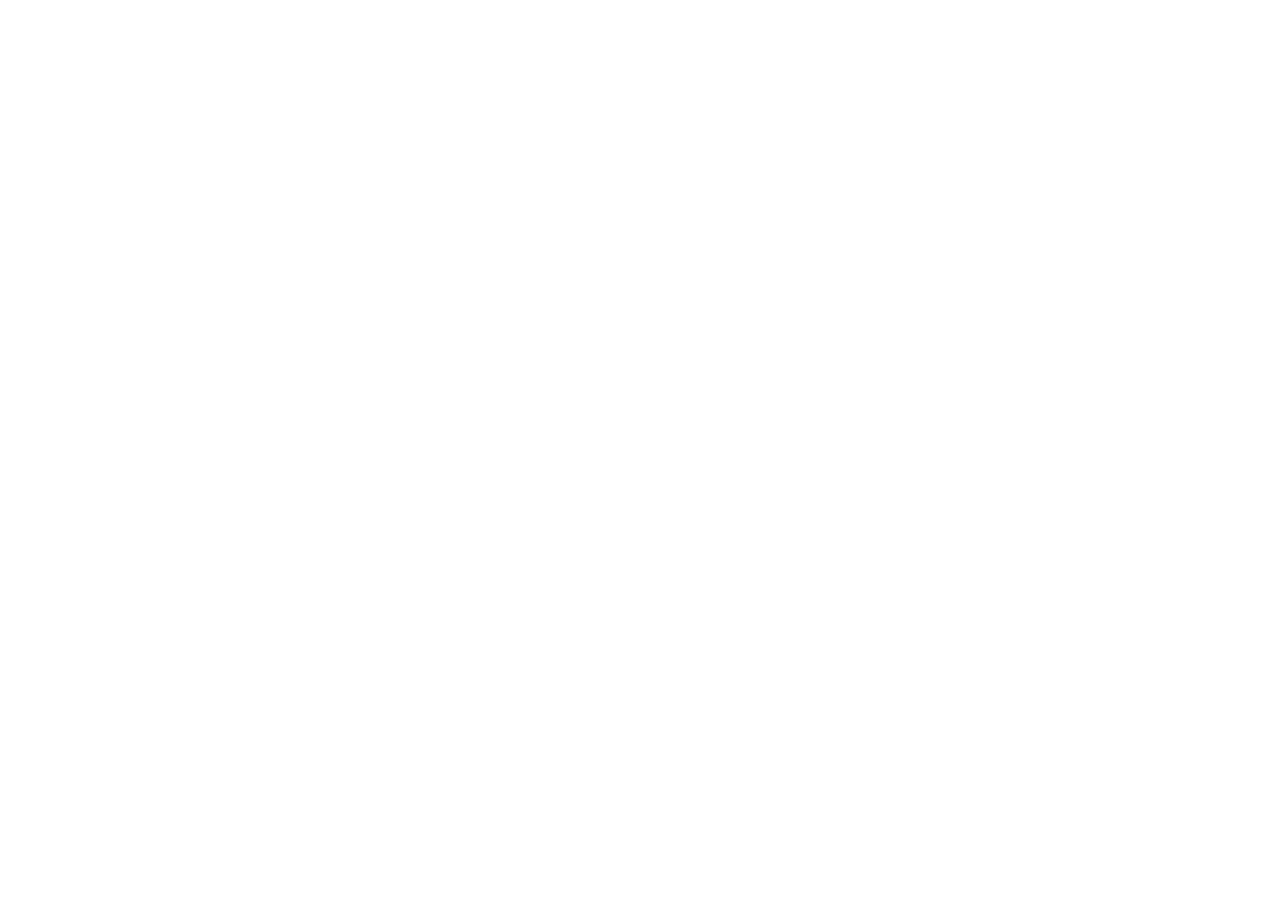
==== index.html @ 419d268e "[add] html main structure" ====
<!DOCTYPE html>
<html lang="en">
<head>
    <meta charset="UTF-8">
    <meta name="viewport" content="width=device-width, initial-scale=1.0">
    <title>bootstrap dashboard</title>
    <link href="https://cdn.jsdelivr.net/npm/bootstrap@5.3.3/dist/css/bootstrap.min.css" rel="stylesheet" integrity="sha384-QWTKZyjpPEjISv5WaRU9OFeRpok6YctnYmDr5pNlyT2bRjXh0JMhjY6hW+ALEwIH" crossorigin="anonymous">
    <link rel="stylesheet" href="./style/app.css">
</head>
<body>

    <header>


    </header>
    <main>
        <div class="container">
            <div class="row">
                <div class="col-lg-9">

                </div>
                <div class="col-lg-3">
                    <div class="row">
                        <div class="col-12"></div>
                        <div class="col-12"></div>
                    </div>

                </div>
                
            </div>
        </div>
    </main>


    

    <script src="https://cdn.jsdelivr.net/npm/bootstrap@5.3.3/dist/js/bootstrap.bundle.min.js" integrity="sha384-YvpcrYf0tY3lHB60NNkmXc5s9fDVZLESaAA55NDzOxhy9GkcIdslK1eN7N6jIeHz" crossorigin="anonymous"></script>
</body>
</html>
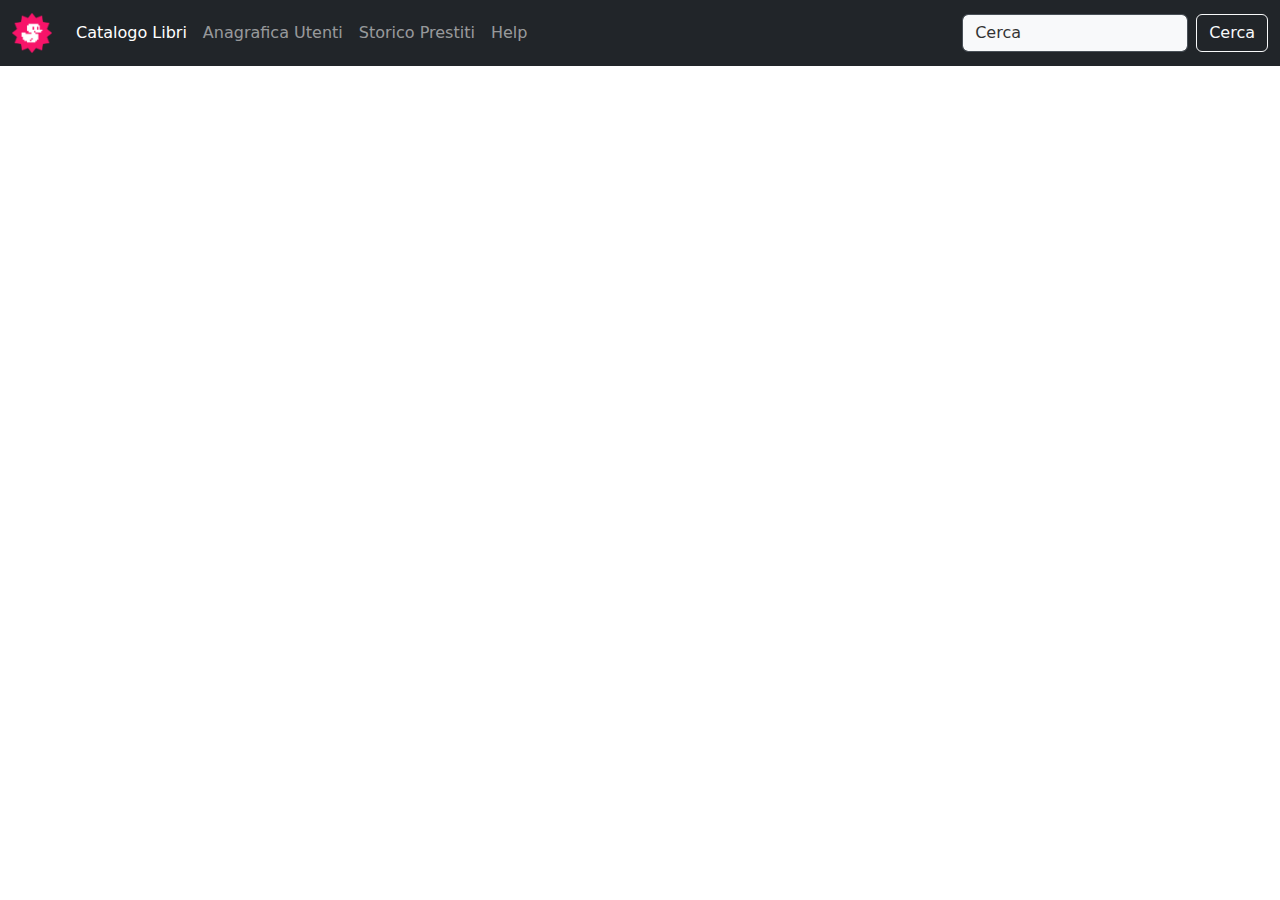
==== commit 8764b0a9: "[add] navbar" ====
--- a/index.html
+++ b/index.html
@@ -10,6 +10,40 @@
 <body>
 
     <header>
+        <nav class="navbar navbar-expand-lg bg-dark" data-bs-theme="dark">
+            <div class="container-fluid">
+              <a class="navbar-brand" href="#">
+                <img src="./img/duck.png" alt="" width="40px">
+              </a>
+              <button class="navbar-toggler" type="button" data-bs-toggle="collapse" data-bs-target="#navbarSupportedContent" aria-controls="navbarSupportedContent" aria-expanded="false" aria-label="Toggle navigation">
+                <span class="navbar-toggler-icon"></span>
+              </button>
+              <div class="collapse navbar-collapse" id="navbarSupportedContent">
+                <ul class="navbar-nav me-auto mb-2 mb-lg-0">
+                  <li class="nav-item">
+                    <a class="nav-link active" aria-current="page" href="#">Catalogo Libri</a>
+                  </li>
+                  <li class="nav-item">
+                    <a class="nav-link" href="#">Anagrafica Utenti</a>
+                  </li>
+
+                  <li class="nav-item">
+                    <a class="nav-link" href="#">Storico Prestiti</a>
+                  </li>
+
+                  <li class="nav-item">
+                    <a class="nav-link" href="#">Help</a>
+                  </li>
+                 
+                 
+                </ul>
+                <form class="d-flex" role="search">
+                  <input class="form-control me-2 bg-light text-black" type="search" placeholder="Cerca " aria-label="Search">
+                  <button class="btn btn-outline-light" type="submit">Cerca</button>
+                </form>
+              </div>
+            </div>
+          </nav>
 
 
     </header>
--- a/style/app.css
+++ b/style/app.css
@@ -0,0 +1,4 @@
+.navbar input::placeholder {
+    color:black !important;
+    opacity: 0.8;
+}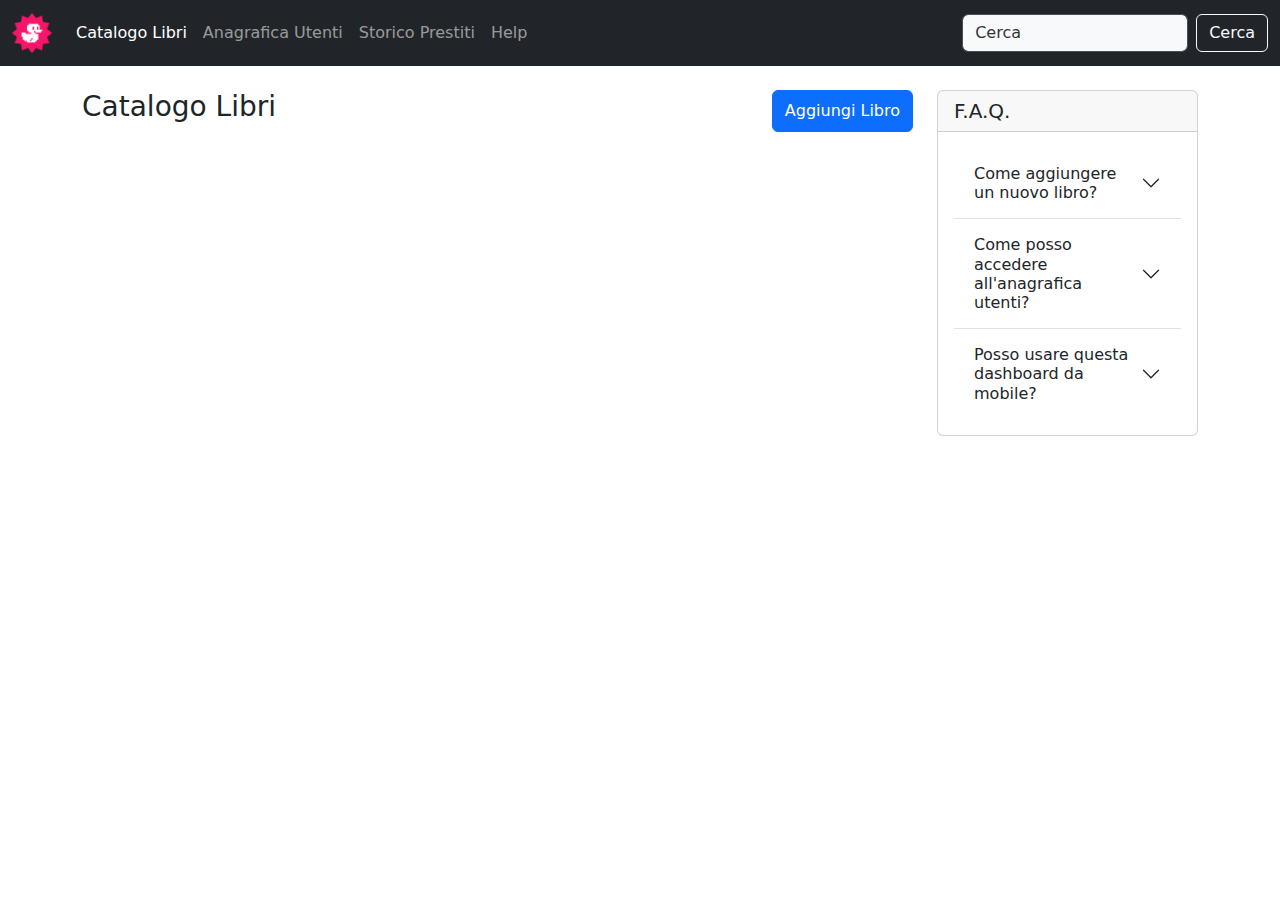
==== commit 09c05524: "[add]  faq section" ====
--- a/index.html
+++ b/index.html
@@ -9,7 +9,7 @@
 </head>
 <body>
 
-    <header>
+    <header class="mb-4">
         <nav class="navbar navbar-expand-lg bg-dark" data-bs-theme="dark">
             <div class="container-fluid">
               <a class="navbar-brand" href="#">
@@ -51,12 +51,59 @@
         <div class="container">
             <div class="row">
                 <div class="col-lg-9">
+                    <div class="d-flex justify-content-between mb-4">
+                        <h3> Catalogo Libri</h3>
+                        <button class="btn btn-primary" type="submit">Aggiungi Libro</button>
+                    </div>
+
+                    <div>
+
+                    </div>
 
                 </div>
                 <div class="col-lg-3">
                     <div class="row">
                         <div class="col-12"></div>
-                        <div class="col-12"></div>
+                        <div class="col-12">
+                            <div class="card">
+                                <h5 class="card-header">F.A.Q.</h5>
+                                <div class="card-body">
+                                    <div class="accordion accordion-flush" id="accordionFlushExample">
+                                        <div class="accordion-item">
+                                          <h2 class="accordion-header">
+                                            <button class="accordion-button collapsed" type="button" data-bs-toggle="collapse" data-bs-target="#flush-collapseOne" aria-expanded="false" aria-controls="flush-collapseOne">
+                                              Come aggiungere un nuovo libro?
+                                            </button>
+                                          </h2>
+                                          <div id="flush-collapseOne" class="accordion-collapse collapse" data-bs-parent="#accordionFlushExample">
+                                            <div class="accordion-body">Placeholder content for this accordion, which is intended to demonstrate the <code>.accordion-flush</code> class. This is the first item's accordion body.</div>
+                                          </div>
+                                        </div>
+                                        <div class="accordion-item">
+                                          <h2 class="accordion-header">
+                                            <button class="accordion-button collapsed" type="button" data-bs-toggle="collapse" data-bs-target="#flush-collapseTwo" aria-expanded="false" aria-controls="flush-collapseTwo">
+                                              Come posso accedere all'anagrafica utenti?
+                                            </button>
+                                          </h2>
+                                          <div id="flush-collapseTwo" class="accordion-collapse collapse" data-bs-parent="#accordionFlushExample">
+                                            <div class="accordion-body">Placeholder content for this accordion, which is intended to demonstrate the <code>.accordion-flush</code> class. This is the second item's accordion body. Let's imagine this being filled with some actual content.</div>
+                                          </div>
+                                        </div>
+                                        <div class="accordion-item">
+                                          <h2 class="accordion-header">
+                                            <button class="accordion-button collapsed" type="button" data-bs-toggle="collapse" data-bs-target="#flush-collapseThree" aria-expanded="false" aria-controls="flush-collapseThree">
+                                              Posso usare questa dashboard da mobile?
+                                            </button>
+                                          </h2>
+                                          <div id="flush-collapseThree" class="accordion-collapse collapse" data-bs-parent="#accordionFlushExample">
+                                            <div class="accordion-body">Placeholder content for this accordion, which is intended to demonstrate the <code>.accordion-flush</code> class. This is the third item's accordion body. Nothing more exciting happening here in terms of content, but just filling up the space to make it look, at least at first glance, a bit more representative of how this would look in a real-world application.</div>
+                                          </div>
+                                        </div>
+                                      </div>
+                                </div>
+                              </div>
+                            
+                        </div>
                     </div>
 
                 </div>
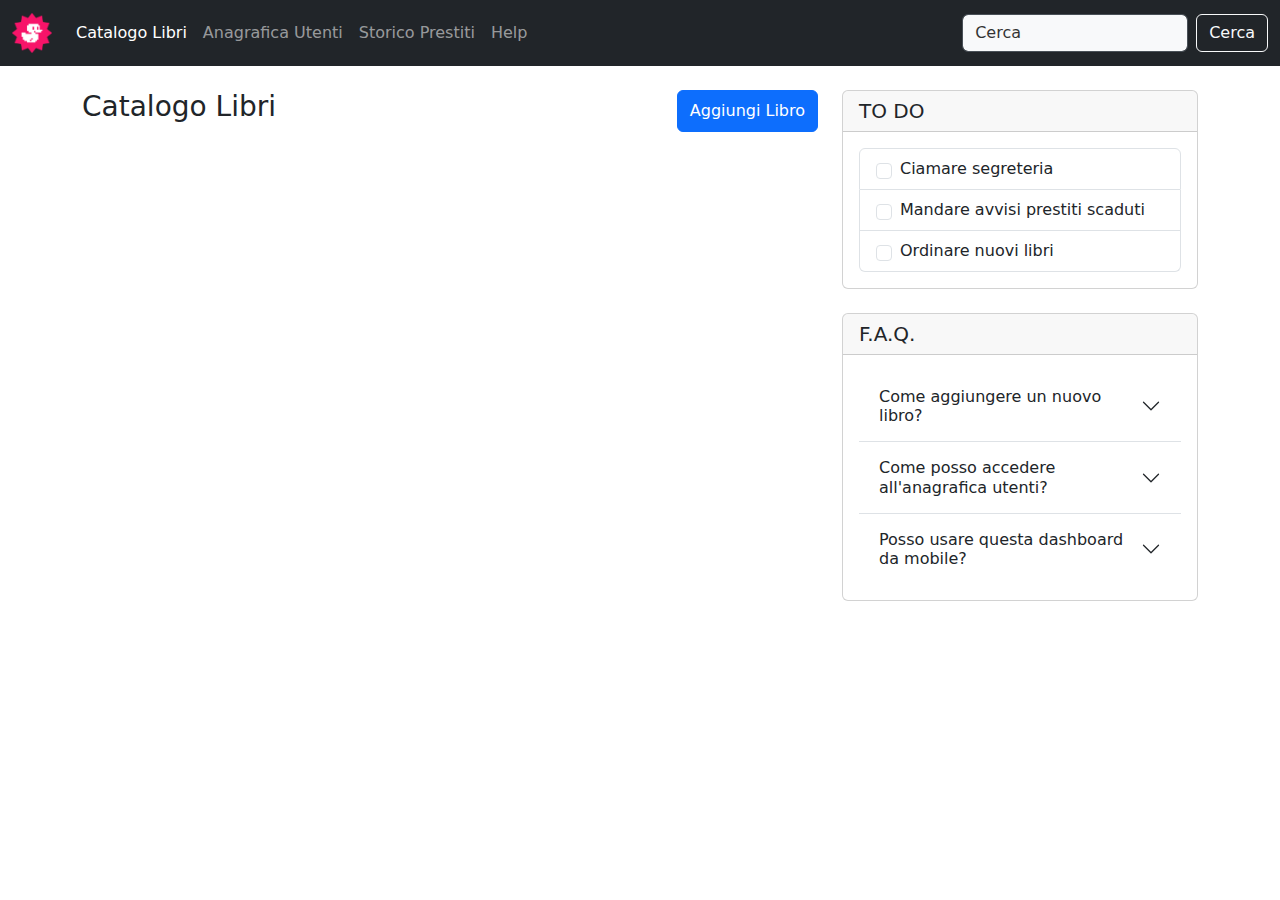
==== commit 9ed09c85: "[add] check list" ====
--- a/index.html
+++ b/index.html
@@ -50,7 +50,7 @@
     <main>
         <div class="container">
             <div class="row">
-                <div class="col-lg-9">
+                <div class="col-lg-8">
                     <div class="d-flex justify-content-between mb-4">
                         <h3> Catalogo Libri</h3>
                         <button class="btn btn-primary" type="submit">Aggiungi Libro</button>
@@ -61,9 +61,33 @@
                     </div>
 
                 </div>
-                <div class="col-lg-3">
+                <div class="col-lg-4 ">
                     <div class="row">
-                        <div class="col-12"></div>
+                        <div class="col-12 mb-4">
+                            <div class="card">
+                                <h5 class="card-header">TO DO</h5>
+                                <div class="card-body">
+                                    <ul class="list-group">
+                                        <li class="list-group-item d-flex flex-nowrap align-items-center ">
+                                          <input class="form-check-input me-2" type="checkbox" value="" id="firstCheckbox">
+                                          <label class="form-check-label " for="firstCheckbox">Ciamare segreteria </label>
+                                        </li>
+                                        <li class="list-group-item d-flex flex-nowrap align-items-center ">
+                                          <input class="form-check-input me-2" type="checkbox" value="" id="secondCheckbox">
+                                          <label class="form-check-label" for="secondCheckbox">Mandare avvisi prestiti scaduti </label>
+                                        </li>
+                                        <li class="list-group-item d-flex flex-nowrap align-items-center">
+                                          <input class="form-check-input me-2" type="checkbox" value="" id="thirdCheckbox">
+                                          <label class="form-check-label" for="thirdCheckbox">Ordinare nuovi libri </label>
+                                        </li>
+                                      </ul>
+                                   
+                                </div>
+                              </div>
+
+                        </div>
+
+
                         <div class="col-12">
                             <div class="card">
                                 <h5 class="card-header">F.A.Q.</h5>
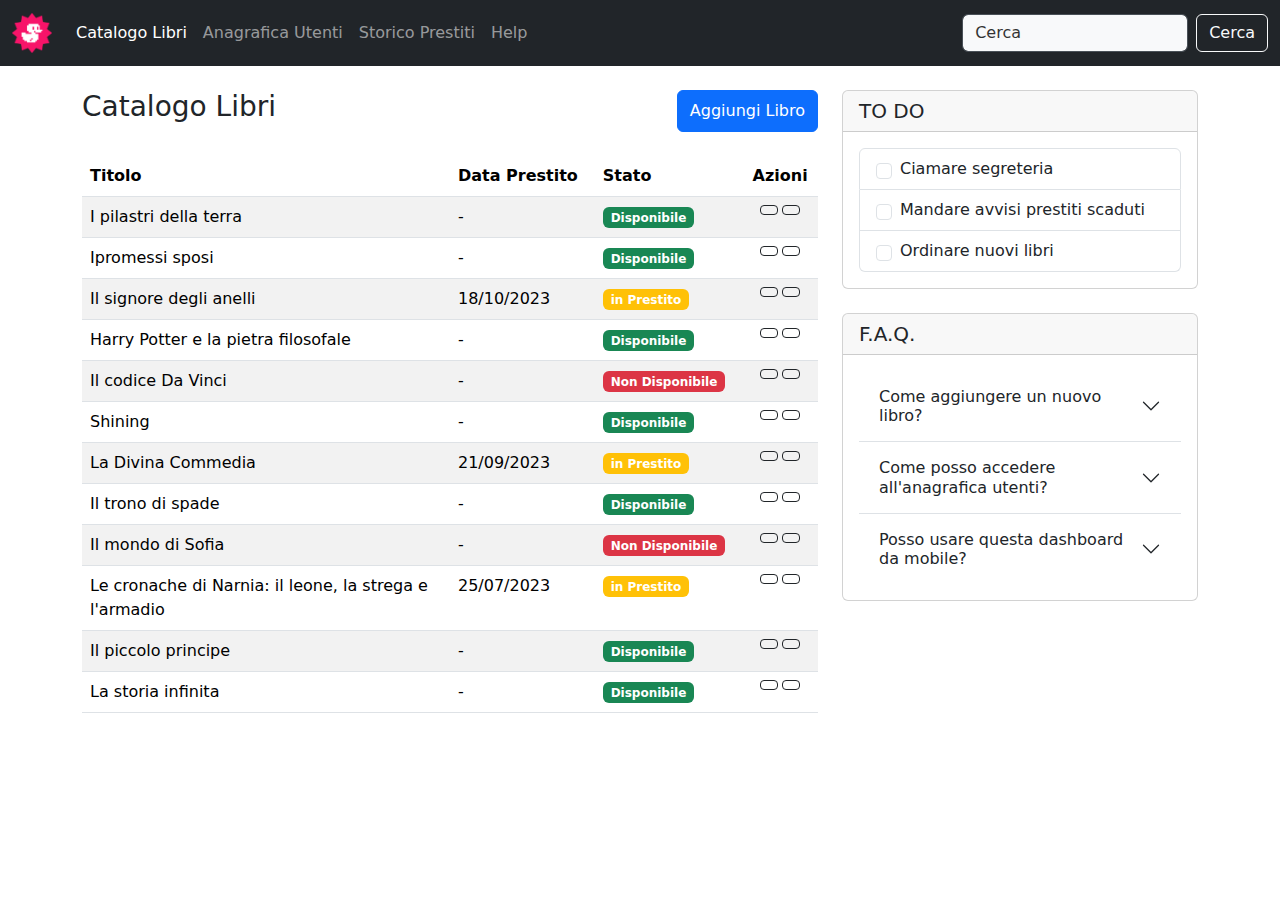
==== commit 3b312500: "[add] main table" ====
--- a/index.html
+++ b/index.html
@@ -6,6 +6,7 @@
     <title>bootstrap dashboard</title>
     <link href="https://cdn.jsdelivr.net/npm/bootstrap@5.3.3/dist/css/bootstrap.min.css" rel="stylesheet" integrity="sha384-QWTKZyjpPEjISv5WaRU9OFeRpok6YctnYmDr5pNlyT2bRjXh0JMhjY6hW+ALEwIH" crossorigin="anonymous">
     <link rel="stylesheet" href="./style/app.css">
+    <link rel="stylesheet" href="https://cdnjs.cloudflare.com/ajax/libs/font-awesome/6.6.0/css/all.min.css" integrity="sha512-Kc323vGBEqzTmouAECnVceyQqyqdsSiqLQISBL29aUW4U/M7pSPA/gEUZQqv1cwx4OnYxTxve5UMg5GT6L4JJg==" crossorigin="anonymous" referrerpolicy="no-referrer" />
 </head>
 <body>
 
@@ -56,7 +57,165 @@
                         <button class="btn btn-primary" type="submit">Aggiungi Libro</button>
                     </div>
 
+
                     <div>
+                        <table class="table table-striped">
+                            <thead>
+                              <tr>
+                                <th scope="col" class="w-50">Titolo</th>
+                                <th scope="col" class="d-none d-lg-table-cell" >Data Prestito</th>
+                                <th scope="col">Stato</th>
+                                <th scope="col" class="text-center">Azioni</th>
+                              </tr>
+                            </thead>
+                            <tbody>
+                              <tr>
+                                <td>I pilastri della terra </td>
+                                <td class="d-none d-lg-table-cell">-</td>
+                                <td><span class="badge text-bg-success">Disponibile</span></td>
+                                <td>
+                                    <div class="d-flex flex-nowrap justify-content-center gap-1">
+                                        <button type="button" class="btn btn-outline-dark btn-sm"><i class="fas fa-pencil-alt"></i></button>
+                                        <button type="button" class="btn btn-outline-dark btn-sm"><i class="fas fa-trash"></i></button>
+                                    </div>
+                                </td>
+                              </tr>
+
+                              <tr>
+                                <td>Ipromessi sposi</td>
+                                <td class="d-none d-lg-table-cell">-</td>
+                                <td><span class="badge text-bg-success">Disponibile</span></td>
+                                <td>
+                                    <div class="d-flex flex-nowrap justify-content-center gap-1">
+                                        <button type="button" class="btn btn-outline-dark btn-sm"><i class="fas fa-pencil-alt"></i></button>
+                                        <button type="button" class="btn btn-outline-dark btn-sm"><i class="fas fa-trash"></i></button>
+                                    </div>
+                                </td>
+                              </tr>
+
+                              <tr>
+                                <td>Il signore degli anelli</td>
+                                <td class="d-none d-lg-table-cell">18/10/2023</td>
+                                <td><span class="badge text-bg-warning text-white">in Prestito</span></td>
+                                <td>
+                                    <div class="d-flex flex-nowrap justify-content-center gap-1">
+                                        <button type="button" class="btn btn-outline-dark btn-sm"><i class="fas fa-pencil-alt"></i></button>
+                                        <button type="button" class="btn btn-outline-dark btn-sm"><i class="fas fa-trash"></i></button>
+                                    </div>
+                                </td>
+                              </tr>
+
+                              <tr>
+                                <td>Harry Potter e la pietra filosofale</td>
+                                <td class="d-none d-lg-table-cell">-</td>
+                                <td><span class="badge text-bg-success">Disponibile</span></td>
+                                <td>
+                                    <div class="d-flex flex-nowrap justify-content-center gap-1">
+                                        <button type="button" class="btn btn-outline-dark btn-sm"><i class="fas fa-pencil-alt"></i></button>
+                                        <button type="button" class="btn btn-outline-dark btn-sm"><i class="fas fa-trash"></i></button>
+                                    </div>
+                                </td>
+                              </tr>
+
+                              <tr>
+                                <td>Il codice Da Vinci</td>
+                                <td class="d-none d-lg-table-cell">-</td>
+                                <td><span class="badge text-bg-danger">Non Disponibile</span></td>
+                                <td>
+                                    <div class="d-flex flex-nowrap justify-content-center gap-1">
+                                        <button type="button" class="btn btn-outline-dark btn-sm"><i class="fas fa-pencil-alt"></i></button>
+                                        <button type="button" class="btn btn-outline-dark btn-sm"><i class="fas fa-trash"></i></button>
+                                    </div>
+                                </td>
+                              </tr>
+
+                              <tr>
+                                <td>Shining</td>
+                                <td class="d-none d-lg-table-cell">-</td>
+                                <td><span class="badge text-bg-success">Disponibile</span></td>
+                                <td>
+                                    <div class="d-flex flex-nowrap justify-content-center gap-1">
+                                        <button type="button" class="btn btn-outline-dark btn-sm"><i class="fas fa-pencil-alt"></i></button>
+                                        <button type="button" class="btn btn-outline-dark btn-sm"><i class="fas fa-trash"></i></button>
+                                    </div>
+                                </td>
+                              </tr>
+
+                              <tr>
+                                <td>La Divina Commedia</td>
+                                <td class="d-none d-lg-table-cell">21/09/2023</td>
+                                <td><span class="badge text-bg-warning text-white">in Prestito</span></td>
+                                <td>
+                                    <div class="d-flex flex-nowrap justify-content-center gap-1">
+                                        <button type="button" class="btn btn-outline-dark btn-sm"><i class="fas fa-pencil-alt"></i></button>
+                                        <button type="button" class="btn btn-outline-dark btn-sm"><i class="fas fa-trash"></i></button>
+                                    </div>
+                                </td>
+                              </tr>
+
+                              <tr>
+                                <td>Il trono di spade</td>
+                                <td class="d-none d-lg-table-cell">-</td>
+                                <td><span class="badge text-bg-success">Disponibile</span></td>
+                                <td>
+                                    <div class="d-flex flex-nowrap justify-content-center gap-1">
+                                        <button type="button" class="btn btn-outline-dark btn-sm"><i class="fas fa-pencil-alt"></i></button>
+                                        <button type="button" class="btn btn-outline-dark btn-sm"><i class="fas fa-trash"></i></button>
+                                    </div>
+                                </td>
+                              </tr>
+
+                              <tr>
+                                <td>Il mondo di Sofia</td>
+                                <td class="d-none d-lg-table-cell">-</td>
+                                <td><span class="badge text-bg-danger">Non Disponibile</span></td>
+                                <td>
+                                    <div class="d-flex flex-nowrap justify-content-center gap-1">
+                                        <button type="button" class="btn btn-outline-dark btn-sm"><i class="fas fa-pencil-alt"></i></button>
+                                        <button type="button" class="btn btn-outline-dark btn-sm"><i class="fas fa-trash"></i></button>
+                                    </div>
+                                </td>
+                              </tr>
+
+                              <tr>
+                                <td>Le cronache di Narnia: il leone, la strega e l'armadio</td>
+                                <td class="d-none d-lg-table-cell">25/07/2023</td>
+                                <td><span class="badge text-bg-warning text-white">in Prestito</span></td>
+                                <td>
+                                    <div class="d-flex flex-nowrap justify-content-center gap-1">
+                                        <button type="button" class="btn btn-outline-dark btn-sm"><i class="fas fa-pencil-alt"></i></button>
+                                        <button type="button" class="btn btn-outline-dark btn-sm"><i class="fas fa-trash"></i></button>
+                                    </div>
+                                </td>
+                              </tr>
+
+                              <tr>
+                                <td>Il piccolo principe</td>
+                                <td class="d-none d-lg-table-cell">-</td>
+                                <td><span class="badge text-bg-success">Disponibile</span></td>
+                                <td>
+                                    <div class="d-flex flex-nowrap justify-content-center gap-1">
+                                        <button type="button" class="btn btn-outline-dark btn-sm"><i class="fas fa-pencil-alt"></i></button>
+                                        <button type="button" class="btn btn-outline-dark btn-sm"><i class="fas fa-trash"></i></button>
+                                    </div>
+                                </td>
+                              </tr>
+
+                              <tr>
+                                <td>La storia infinita</td>
+                                <td class="d-none d-lg-table-cell">-</td>
+                                <td><span class="badge text-bg-success">Disponibile</span></td>
+                                <td>
+                                    <div class="d-flex flex-nowrap justify-content-center gap-1">
+                                        <button type="button" class="btn btn-outline-dark btn-sm"><i class="fas fa-pencil-alt"></i></button>
+                                        <button type="button" class="btn btn-outline-dark btn-sm"><i class="fas fa-trash"></i></button>
+                                    </div>
+                                </td>
+                              </tr>
+
+                             
+                            </tbody>
+                          </table>
 
                     </div>
 
@@ -141,4 +300,6 @@
 
     <script src="https://cdn.jsdelivr.net/npm/bootstrap@5.3.3/dist/js/bootstrap.bundle.min.js" integrity="sha384-YvpcrYf0tY3lHB60NNkmXc5s9fDVZLESaAA55NDzOxhy9GkcIdslK1eN7N6jIeHz" crossorigin="anonymous"></script>
 </body>
-</html>+</html>
+
+
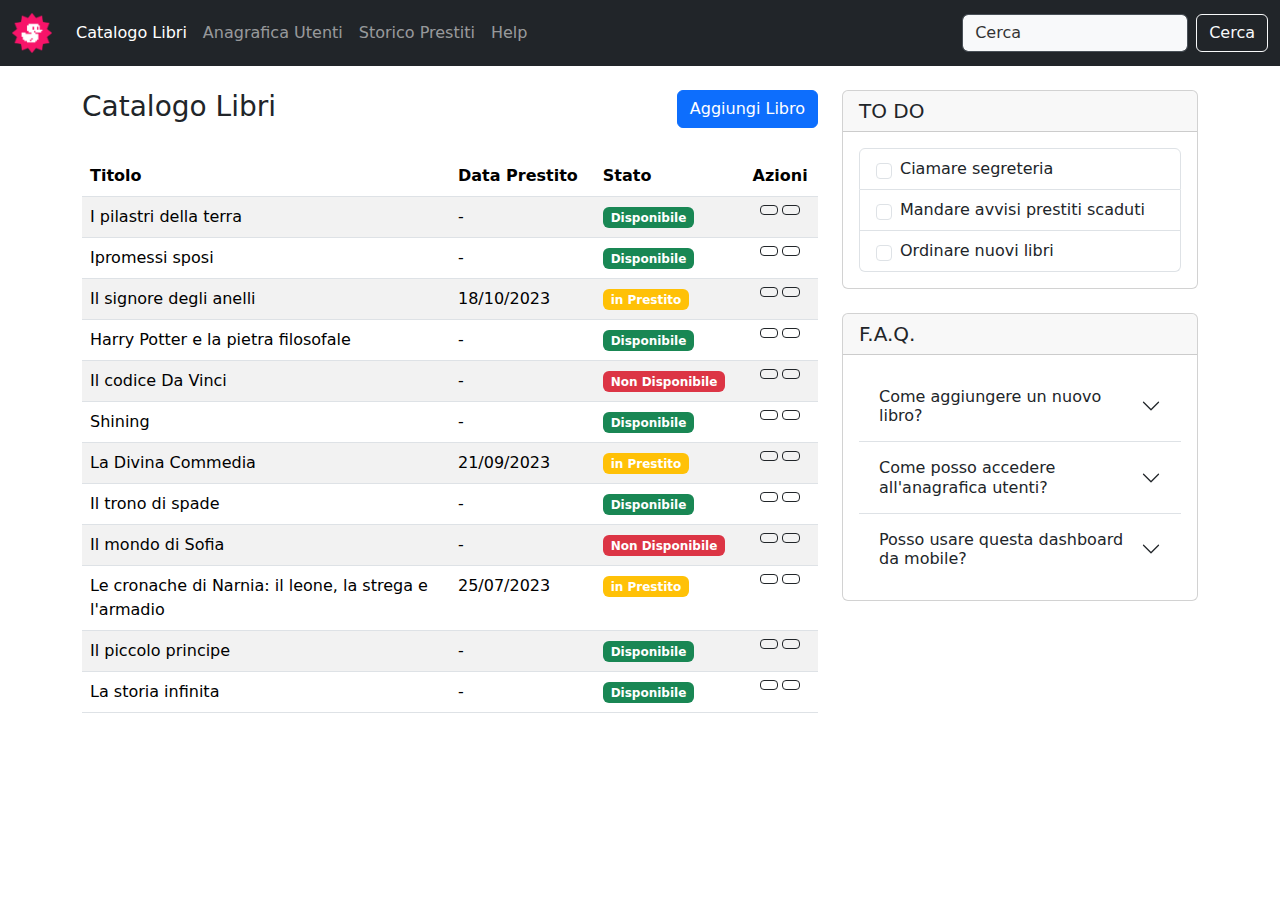
==== commit 5e3a483a: "[add] newbook.html , navbar, link" ====
--- a/index.html
+++ b/index.html
@@ -14,7 +14,7 @@
         <nav class="navbar navbar-expand-lg bg-dark" data-bs-theme="dark">
             <div class="container-fluid">
               <a class="navbar-brand" href="#">
-                <img src="./img/duck.png" alt="" width="40px">
+                <img src="./img/duck.png" alt="" width="40">
               </a>
               <button class="navbar-toggler" type="button" data-bs-toggle="collapse" data-bs-target="#navbarSupportedContent" aria-controls="navbarSupportedContent" aria-expanded="false" aria-label="Toggle navigation">
                 <span class="navbar-toggler-icon"></span>
@@ -54,7 +54,9 @@
                 <div class="col-lg-8">
                     <div class="d-flex justify-content-between mb-4">
                         <h3> Catalogo Libri</h3>
-                        <button class="btn btn-primary" type="submit">Aggiungi Libro</button>
+                        <a href="./new-book.html">
+                          <button class="btn btn-primary" type="submit">Aggiungi Libro</button>
+                        </a>
                     </div>
 
 
@@ -259,7 +261,7 @@
                                             </button>
                                           </h2>
                                           <div id="flush-collapseOne" class="accordion-collapse collapse" data-bs-parent="#accordionFlushExample">
-                                            <div class="accordion-body">Placeholder content for this accordion, which is intended to demonstrate the <code>.accordion-flush</code> class. This is the first item's accordion body.</div>
+                                        <div class="accordion-body">Per aggiungere un nuovo libro devi cliccare sul tasto: 'Aggiungi Libro'</div>
                                           </div>
                                         </div>
                                         <div class="accordion-item">
@@ -269,7 +271,7 @@
                                             </button>
                                           </h2>
                                           <div id="flush-collapseTwo" class="accordion-collapse collapse" data-bs-parent="#accordionFlushExample">
-                                            <div class="accordion-body">Placeholder content for this accordion, which is intended to demonstrate the <code>.accordion-flush</code> class. This is the second item's accordion body. Let's imagine this being filled with some actual content.</div>
+                                            <div class="accordion-body">All' anagrafica degli utenti solo se si è loggati con un account staff </div>
                                           </div>
                                         </div>
                                         <div class="accordion-item">
@@ -279,7 +281,7 @@
                                             </button>
                                           </h2>
                                           <div id="flush-collapseThree" class="accordion-collapse collapse" data-bs-parent="#accordionFlushExample">
-                                            <div class="accordion-body">Placeholder content for this accordion, which is intended to demonstrate the <code>.accordion-flush</code> class. This is the third item's accordion body. Nothing more exciting happening here in terms of content, but just filling up the space to make it look, at least at first glance, a bit more representative of how this would look in a real-world application.</div>
+                                            <div class="accordion-body"> Si, questa dashboard è perfettamente funzionante anche su dispositivi mobile</div>
                                           </div>
                                         </div>
                                       </div>
